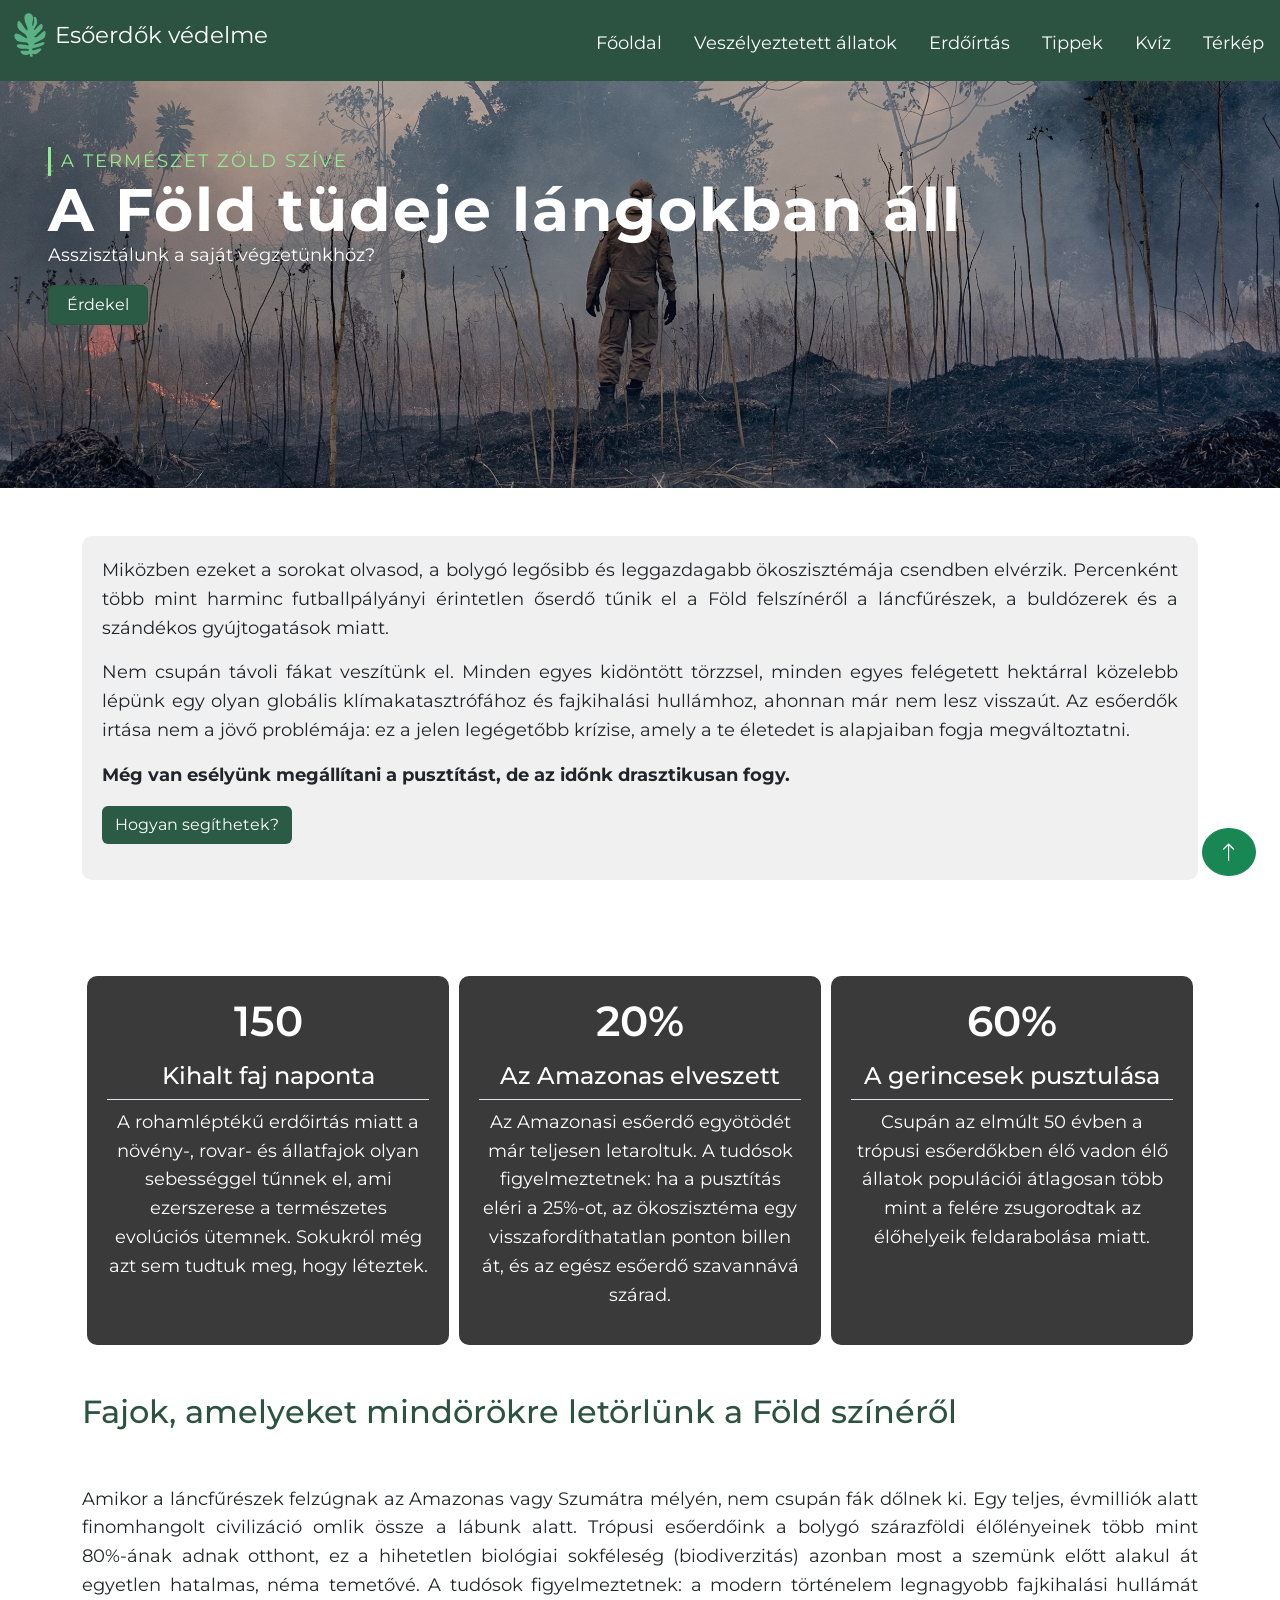
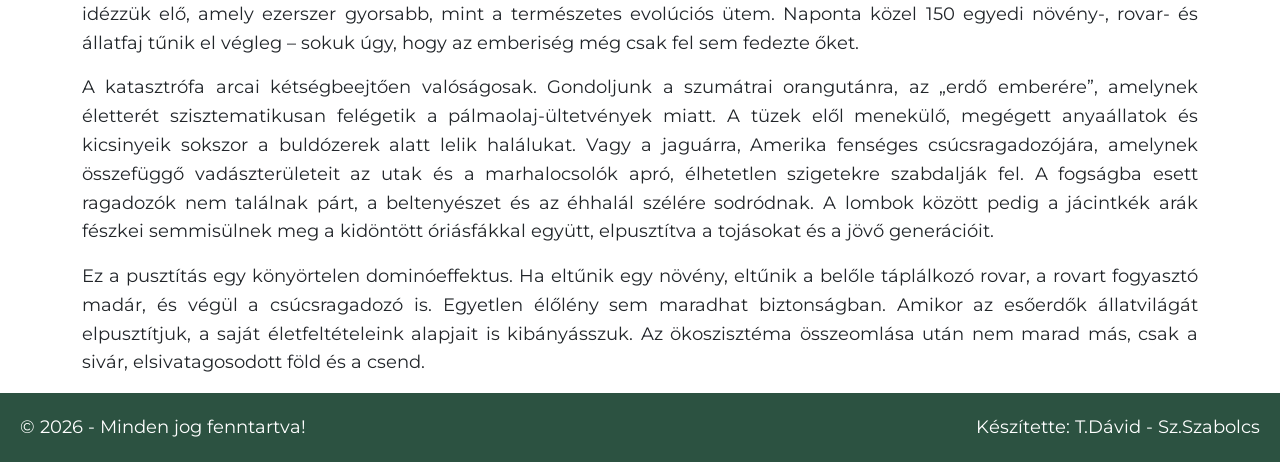
==== erdoirtas.html @ 82bab30c "Merge branch 'main' of https://github.com/tirhold-david/Esoerdok-vilaga" ====
<!DOCTYPE html>
<html lang="hu">

<head>
    <meta charset="UTF-8">
    <meta name="viewport" content="width=device-width, initial-scale=1.0">
    <title>Esőerdők Világa</title>
    <link href="https://cdn.jsdelivr.net/npm/bootstrap@5.3.8/dist/css/bootstrap.min.css" rel="stylesheet"
        integrity="sha384-sRIl4kxILFvY47J16cr9ZwB07vP4J8+LH7qKQnuqkuIAvNWLzeN8tE5YBujZqJLB" crossorigin="anonymous">
    <link rel="stylesheet" href="css/style.css">
    <link rel="stylesheet" href="css/mobile.css">
</head>

<body>
   <header id="top">
        <nav class="text-center">
            <div>
                <p class="mb-0"><img src="images/leaf.svg" alt="Esőerdők Védelme Logo" title="Esőerdők Védelme">
                    <span>Esőerdők
                        védelme</span>
                <div class="dropdown d-none">
                    <button class="btn btn-success dropdown-toggle" type="button" data-bs-toggle="dropdown"
                        aria-expanded="false">
                       Oldalaink
                    </button>
                    <ul class="dropdown-menu">
                        <li><a class="dropdown-item" href="index.html">Főoldal</a></li>
                        <li><a class="dropdown-item" href="fajok.html">Veszélyeztetett állatok</a></li>
                        <li><a class="dropdown-item" href="erdoirtas.html">Erdőírtás</a></li>
                        <li><a class="dropdown-item" href="tippek.html">Tippek</a></li>
                        <li><a class="dropdown-item" href="#">Kvíz</a></li>
                        <li><a class="dropdown-item" href="#">Térkép</a></li>
                    </ul>
                </div>
                </p>
            </div>
            <div>
                <ul>
                    <li><a href="index.html">Főoldal</a></li>
                    <li><a href="fajok.html">Veszélyeztetett állatok</a></li>
                    <li><a href="erdoirtas.html">Erdőírtás</a></li>
                    <li><a href="tippek.html">Tippek</a></li>
                    <li><a href="">Kvíz</a></li>
                    <li><a href="">Térkép</a></li>
                </ul>
            </div>

        </nav>
    </header>
    <main class="erdoirtas">
         <section>
            <div class="container-fluid">
                <div class="textDiv p-5">
                    <p class="sliderTitle">A természet zöld szíve</p>
                    <h1>A Föld tüdeje lángokban áll</h1>
                    <p class="sliderIntro">Asszisztálunk a saját végzetünkhöz?</p>
                    <p><button type="button" class="btn btn-success"><a href="#saveForestText">Érdekel</a></button></p>
                </div>
            </div>
        </section>
        <section class="container">
            <div class="hatter my-5">
                <p>Miközben ezeket a sorokat olvasod, a bolygó legősibb és leggazdagabb ökoszisztémája csendben elvérzik. Percenként több mint harminc futballpályányi érintetlen őserdő tűnik el a Föld felszínéről a láncfűrészek, a buldózerek és a szándékos gyújtogatások miatt.</p>
                <p>Nem csupán távoli fákat veszítünk el. Minden egyes kidöntött törzzsel, minden egyes felégetett hektárral közelebb lépünk egy olyan globális klímakatasztrófához és fajkihalási hullámhoz, ahonnan már nem lesz visszaút. Az esőerdők irtása nem a jövő problémája: ez a jelen legégetőbb krízise, amely a te életedet is alapjaiban fogja megváltoztatni.</p>
                <p><strong>Még van esélyünk megállítani a pusztítást, de az időnk drasztikusan fogy.</strong></p>
                <p><button type="button" class="btn"><a href="">Hogyan segíthetek?</a></button></p>
            </div>
        </section>
        <section class="container">
            <div class="d-flex text-center">
                <div class="hatter my-5">
                    <h3>150</h3>
                    <h4 class="border-bottom p-2">Kihalt faj naponta</h4>
                    <p>A rohamléptékű erdőirtás miatt a növény-, rovar- és állatfajok olyan sebességgel tűnnek el, ami ezerszerese a természetes evolúciós ütemnek. Sokukról még azt sem tudtuk meg, hogy léteztek.</p>
                </div>
                <div class="hatter my-5">
                    <h3>20%</h3>
                    <h4 class="border-bottom p-2">Az Amazonas elveszett</h4>
                    <p>Az Amazonasi esőerdő egyötödét már teljesen letaroltuk. A tudósok figyelmeztetnek: ha a pusztítás eléri a 25%-ot, az ökoszisztéma egy visszafordíthatatlan ponton billen át, és az egész esőerdő szavannává szárad.</p>
                </div>    
                <div class="hatter my-5">
                    <h3>60%</h3>
                    <h4 class="border-bottom p-2">A gerincesek pusztulása</h4>
                    <p>Csupán az elmúlt 50 évben a trópusi esőerdőkben élő vadon élő állatok populációi átlagosan több mint a felére zsugorodtak az élőhelyeik feldarabolása miatt.</p>
                </div>
            </div>
        </section>
        <section class="container">
            <h2>Fajok, amelyeket mindörökre letörlünk a Föld színéről</h2>
            <p><img src="" alt=""></p>
            <p>Amikor a láncfűrészek felzúgnak az Amazonas vagy Szumátra mélyén, nem csupán fák dőlnek ki. Egy teljes, évmilliók alatt finomhangolt civilizáció omlik össze a lábunk alatt. Trópusi esőerdőink a bolygó szárazföldi élőlényeinek több mint 80%-ának adnak otthont, ez a hihetetlen biológiai sokféleség (biodiverzitás) azonban most a szemünk előtt alakul át egyetlen hatalmas, néma temetővé. A tudósok figyelmeztetnek: a modern történelem legnagyobb fajkihalási hullámát idézzük elő, amely ezerszer gyorsabb, mint a természetes evolúciós ütem. Naponta közel 150 egyedi növény-, rovar- és állatfaj tűnik el végleg – sokuk úgy, hogy az emberiség még csak fel sem fedezte őket.</p>
            <p>A katasztrófa arcai kétségbeejtően valóságosak. Gondoljunk a szumátrai orangutánra, az „erdő emberére”, amelynek életterét szisztematikusan felégetik a pálmaolaj-ültetvények miatt. A tüzek elől menekülő, megégett anyaállatok és kicsinyeik sokszor a buldózerek alatt lelik halálukat. Vagy a jaguárra, Amerika fenséges csúcsragadozójára, amelynek összefüggő vadászterületeit az utak és a marhalocsolók apró, élhetetlen szigetekre szabdalják fel. A fogságba esett ragadozók nem találnak párt, a beltenyészet és az éhhalál szélére sodródnak. A lombok között pedig a jácintkék arák fészkei semmisülnek meg a kidöntött óriásfákkal együtt, elpusztítva a tojásokat és a jövő generációit.</p>
            <p>Ez a pusztítás egy könyörtelen dominóeffektus. Ha eltűnik egy növény, eltűnik a belőle táplálkozó rovar, a rovart fogyasztó madár, és végül a csúcsragadozó is. Egyetlen élőlény sem maradhat biztonságban. Amikor az esőerdők állatvilágát elpusztítjuk, a saját életfeltételeink alapjait is kibányásszuk. Az ökoszisztéma összeomlása után nem marad más, csak a sivár, elsivatagosodott föld és a csend.</p>
        </section>
    </main>
     <a href="#top" class="btn btn-success btn-lg rounded-circle position-fixed bottom-0 end-0 m-4 topPageBtn">
        <i class="bi bi-arrow-up"></i>
    </a>
    <footer>
        <div class="d-flex">
            <p>&copy; 2026 - Minden jog fenntartva!</p>
            <p>Készítette: T.Dávid - Sz.Szabolcs</p>
        </div>
    </footer>
    <script>

    </script>
</body>

</html>
---- css/style.css ----
@import url('https://fonts.googleapis.com/css2?family=Inter:ital,opsz,wght@0,14..32,100..900;1,14..32,100..900&family=Montserrat:ital,wght@0,100..900;1,100..900&display=swap');
@import url("https://cdn.jsdelivr.net/npm/bootstrap-icons@1.13.2/font/bootstrap-icons.min.css");

body {
    font-family: "Montserrat", sans-serif;
    font-weight: 400;
    font-size: 18px;
    line-height: 1.6;
}

header,
main section .container-fluid,
footer, button a {
    color: #fff;
}

body {
    text-align: justify;
}

header span {
    font-size: 23px;
}

header nav {
    top: 0;
    left: 0;
    position: fixed;
    width: 100%;
    height: 9%;
}

ul {
    list-style-type: none;
    margin: 0;
    padding: 0;
    overflow: hidden;
}

nav,
ul,
footer {
    background-color: #2c5241;
}

ul li {
    float: left;
}

ul li a {
    display: block;
    color: white;
    text-align: center;
    padding: 14px 16px;
    text-decoration: none;
}

ul li a:hover {
    text-decoration: underline;
    color: lightgreen;
}

nav {
    justify-content: space-between;
    text-align: center;
    align-items: center !important;
    display: flex;
}

nav img {
    width: 50px;
}

header p {
    align-items: center
}

nav,
header p {
    display: flex;
}

.container-fluid {
    background-image: url(../images/slider1.jpg);
    background-size: cover;
    width: 100%;
    margin: 0px;
    padding: 0px;
    object-fit: cover;
    height: 488px;
    background-repeat: no-repeat;
    background-attachment: fixed;
}

h1 {
    font-weight: bold;
    letter-spacing: 2px;
    line-height: 0.6;
    font-size: 60px;
}

.sliderTitle {
    color: lightgreen;
    border-left: 3px solid lightgreen;
    padding-left: 10px;
    text-transform: uppercase;
    letter-spacing: 2px;
}

.col-lg-5 p img {
    width: 90%;
    object-position: center;
    aspect-ratio: 1 / 1;
    object-fit: cover;
    border-radius: 10px;
}

.fajok .citromsarga {
    color: #ffd900;
}

.fajok .narancssarga {
    color: #ff9900;
}

.fajok .piros {
    color: #ca1a1a;
}

.fajok ul {
    background-color: #ffffff;
}

.container-fluid button {
    background-color: #2c5241;
    border: 1px solid #2c5241;
    width: 100px;
    padding: 7px;
}

.container-fluid button:hover {
    background-color: lightgreen;
    border: 1px solid lightgreen;
}

.sliderIntro {
    margin-top: 5px;
}

.textDiv {
    height: 100%;
    background-color: rgba(34, 34, 34, 0.6);
    display: flex;
    flex-direction: column;
    justify-content: center;
}

h2 {
    color: #2c5241;
}

body {
    overflow-x: hidden;
    overflow-y: scroll !important;
}

div.row {
    padding-bottom: 9px;
    border-bottom: 1px solid #ccc;
}

.greenSpan {
    color: #2c5241;
}

.tukanContainer {
    width: 250px;
    text-align: center;
    border-radius: 20px;
}

.tukanContainer img {
    height: 100%;
    width: 400px;
    border-radius: 20px;
}

.col-lg-6 p {
    font-size: 17px;
}

.fajok h2{
    font-weight: 600;
    font-size: 42px;
}

.hatter, .hatter ul{
    background-color: rgb(240, 240, 240);
    border-radius: 10px;
    padding: 20px;
}

.fajok .row:first-of-type{
    border: none;
}

.quizContainer {
    background-color: #2b5a45;
    color: #fff;
}

.quizContainer,
.quizContainer button,
.tukanContainer {
    box-shadow: 0 4px 8px 0 rgba(0, 0, 0, 0.2), 0 6px 20px 0 rgba(0, 0, 0, 0.19);
}

.quizContainer button {
    color: lightgreen;
    border: 1px solid lightgreen;
    border-radius: 20px;
}

.quizTitle {
    font-weight: bold;
    font-size: 20px;
}

footer .d-flex {
    display: flex;
    justify-content: space-between
}

nav div {
    margin-top: 5px;
    margin-left: 5px;
}

button a {
 text-decoration: none;   

}

footer div p {
    margin: 20px;
}

.fajok span a {
    color: #2b5a45;
    text-decoration: none;
    font-weight: 700;
}

.fajok span a:hover{
    color: #40916C ;
}

.erdoirtas .container-fluid {
    background-image: url(../images/erdo-irtas-slider.jpg);
    background-size: 100% auto;
    background-position: center 55%;
    background-attachment: scroll !important;
    height: 488px;
}

.erdoirtas .textDiv {
    background-color: rgba(34, 34, 34, 0.2);
}

.erdoirtas button:first-of-type{
    background-color: #2b5a45;
}

.erdoirtas .d-flex {
    justify-content: space-between;
}

.erdoirtas .d-flex div{
    width: 100%;
    margin: 5px;
    background-color: #3a3a3a;
    color: #ffff;
}

.erdoirtas .d-flex div h3{
    font-size: 42px;
    font-weight: 600;   
}
---- css/mobile.css ----
@media only screen and (max-width: 600px) {
    nav .dropdown {
        display: flex !important;
        justify-content: center;
    }

    .tukanContainer,
    .sliderTitle,
    header ul,  article .col-lg-5, .topPageBtn  {
        display: none;
    }

    .textDiv {
        height: 100%;
        background-color: rgba(34, 34, 34, 0.6);
        display: flex;
        flex-direction: column;
        align-items: center;
        justify-content: center;
        align-content: center;
        flex-wrap: nowrap;
    }

    h1 {
        font-weight: bold;
        font-size: 26px;
    }

    .sliderIntro {
        font-size: 16px;
    }

    .sliderIntro>p {
        margin-top: 0px;
        margin-bottom: 0px;
    }

    header .btn-success {
        width: 200px;
        border-radius: 25px;
    }

    header {
        height: 170px;
        background-color: #2c5241;
    }

    header nav {
        position: relative;
    }

    nav,
    header p {
        display: flex;
        flex-direction: column;
    }

    footer .d-flex {
        display: flex;
        justify-content: center;
        flex-direction: column;
        align-items: center;
    }
    .mobileImg {
        display: flex !important;
    }
}
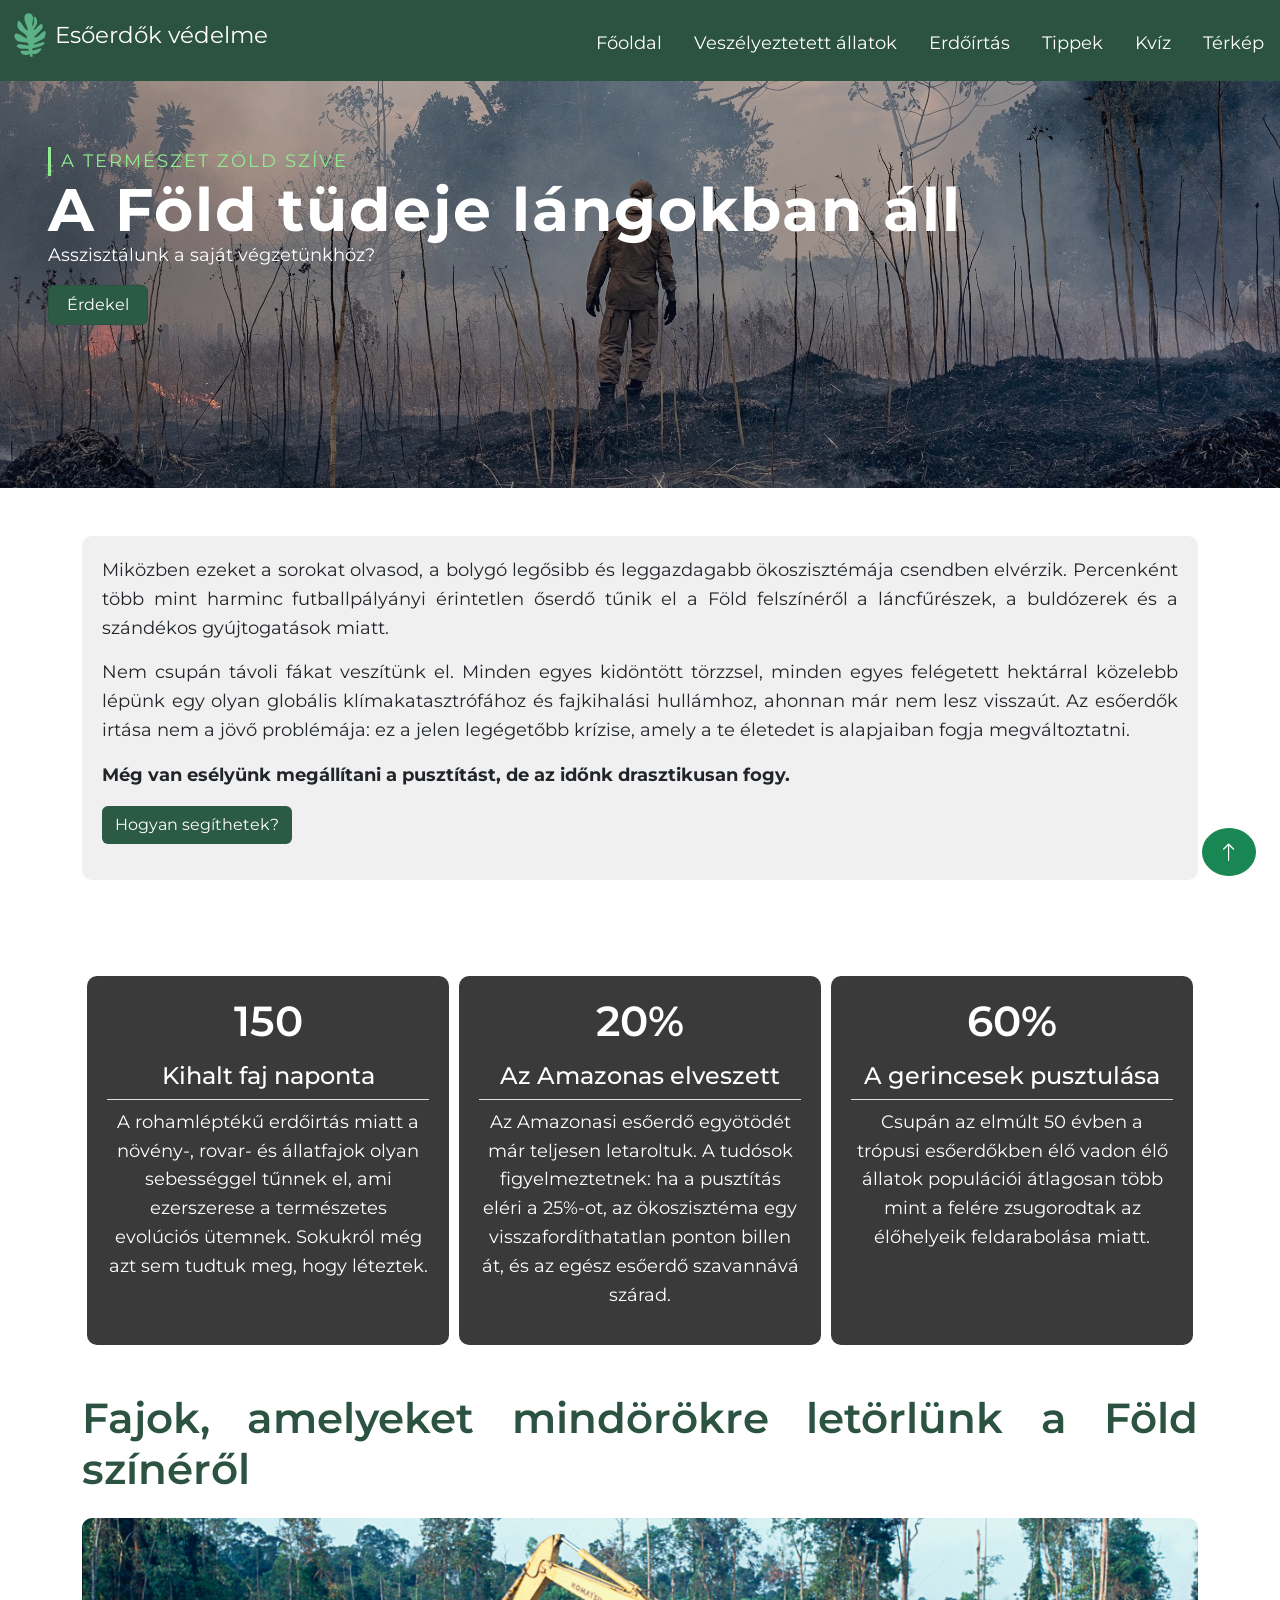
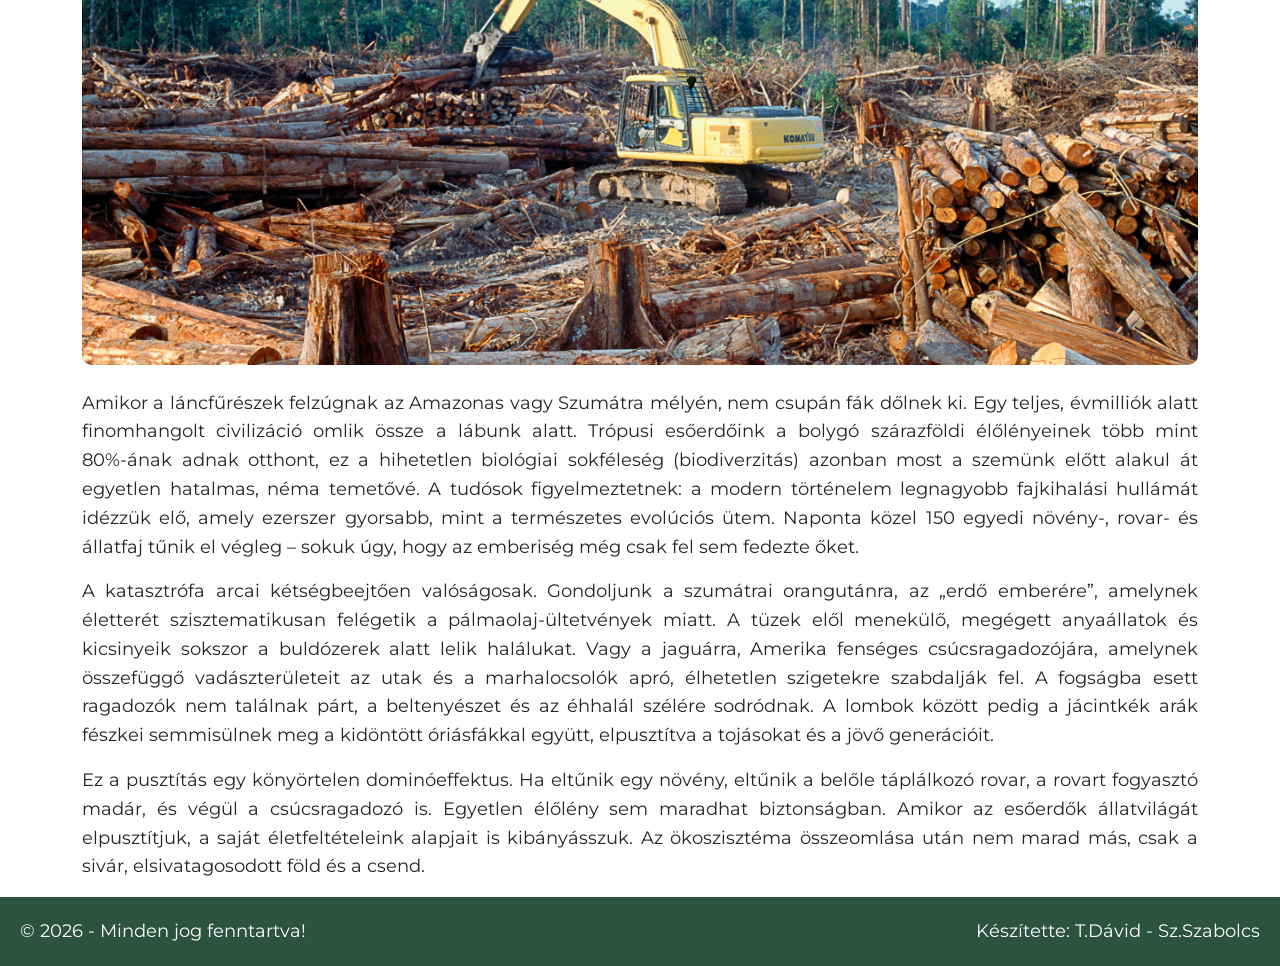
==== commit fcab2fdd: "erdoirtas sections" ====
--- a/erdoirtas.html
+++ b/erdoirtas.html
@@ -87,7 +87,7 @@
         </section>
         <section class="container">
             <h2>Fajok, amelyeket mindörökre letörlünk a Föld színéről</h2>
-            <p><img src="" alt=""></p>
+            <p class="markolo my-4"><img src="images/erdo-irtas-markolo.jpg" alt="erdo-irtas-markolo" title="erdo-irtas-markolo"></p>
             <p>Amikor a láncfűrészek felzúgnak az Amazonas vagy Szumátra mélyén, nem csupán fák dőlnek ki. Egy teljes, évmilliók alatt finomhangolt civilizáció omlik össze a lábunk alatt. Trópusi esőerdőink a bolygó szárazföldi élőlényeinek több mint 80%-ának adnak otthont, ez a hihetetlen biológiai sokféleség (biodiverzitás) azonban most a szemünk előtt alakul át egyetlen hatalmas, néma temetővé. A tudósok figyelmeztetnek: a modern történelem legnagyobb fajkihalási hullámát idézzük elő, amely ezerszer gyorsabb, mint a természetes evolúciós ütem. Naponta közel 150 egyedi növény-, rovar- és állatfaj tűnik el végleg – sokuk úgy, hogy az emberiség még csak fel sem fedezte őket.</p>
             <p>A katasztrófa arcai kétségbeejtően valóságosak. Gondoljunk a szumátrai orangutánra, az „erdő emberére”, amelynek életterét szisztematikusan felégetik a pálmaolaj-ültetvények miatt. A tüzek elől menekülő, megégett anyaállatok és kicsinyeik sokszor a buldózerek alatt lelik halálukat. Vagy a jaguárra, Amerika fenséges csúcsragadozójára, amelynek összefüggő vadászterületeit az utak és a marhalocsolók apró, élhetetlen szigetekre szabdalják fel. A fogságba esett ragadozók nem találnak párt, a beltenyészet és az éhhalál szélére sodródnak. A lombok között pedig a jácintkék arák fészkei semmisülnek meg a kidöntött óriásfákkal együtt, elpusztítva a tojásokat és a jövő generációit.</p>
             <p>Ez a pusztítás egy könyörtelen dominóeffektus. Ha eltűnik egy növény, eltűnik a belőle táplálkozó rovar, a rovart fogyasztó madár, és végül a csúcsragadozó is. Egyetlen élőlény sem maradhat biztonságban. Amikor az esőerdők állatvilágát elpusztítjuk, a saját életfeltételeink alapjait is kibányásszuk. Az ökoszisztéma összeomlása után nem marad más, csak a sivár, elsivatagosodott föld és a csend.</p>
--- a/css/style.css
+++ b/css/style.css
@@ -189,7 +189,7 @@
     font-size: 17px;
 }
 
-.fajok h2{
+.fajok h2, .erdoirtas h2{
     font-weight: 600;
     font-size: 42px;
 }
@@ -285,4 +285,11 @@
 .erdoirtas .d-flex div h3{
     font-size: 42px;
     font-weight: 600;   
+}
+.markolo img{
+    display: block;
+    width: 100%;
+    aspect-ratio: 5/2;
+    object-fit: cover;
+    border-radius: 10px;
 }
--- a/css/mobile.css
+++ b/css/mobile.css
@@ -64,4 +64,16 @@
     .mobileImg {
         display: flex !important;
     }
+
+    .erdoirtas .container-fluid {
+       height: auto;
+    }
+    .hatterContainer {
+        display: flex !important;
+        flex-direction: column;
+    }
+    .hatter.my-5 {
+    margin-top: 0rem !important;
+    margin-bottom: 2rem !important;
+}
 }
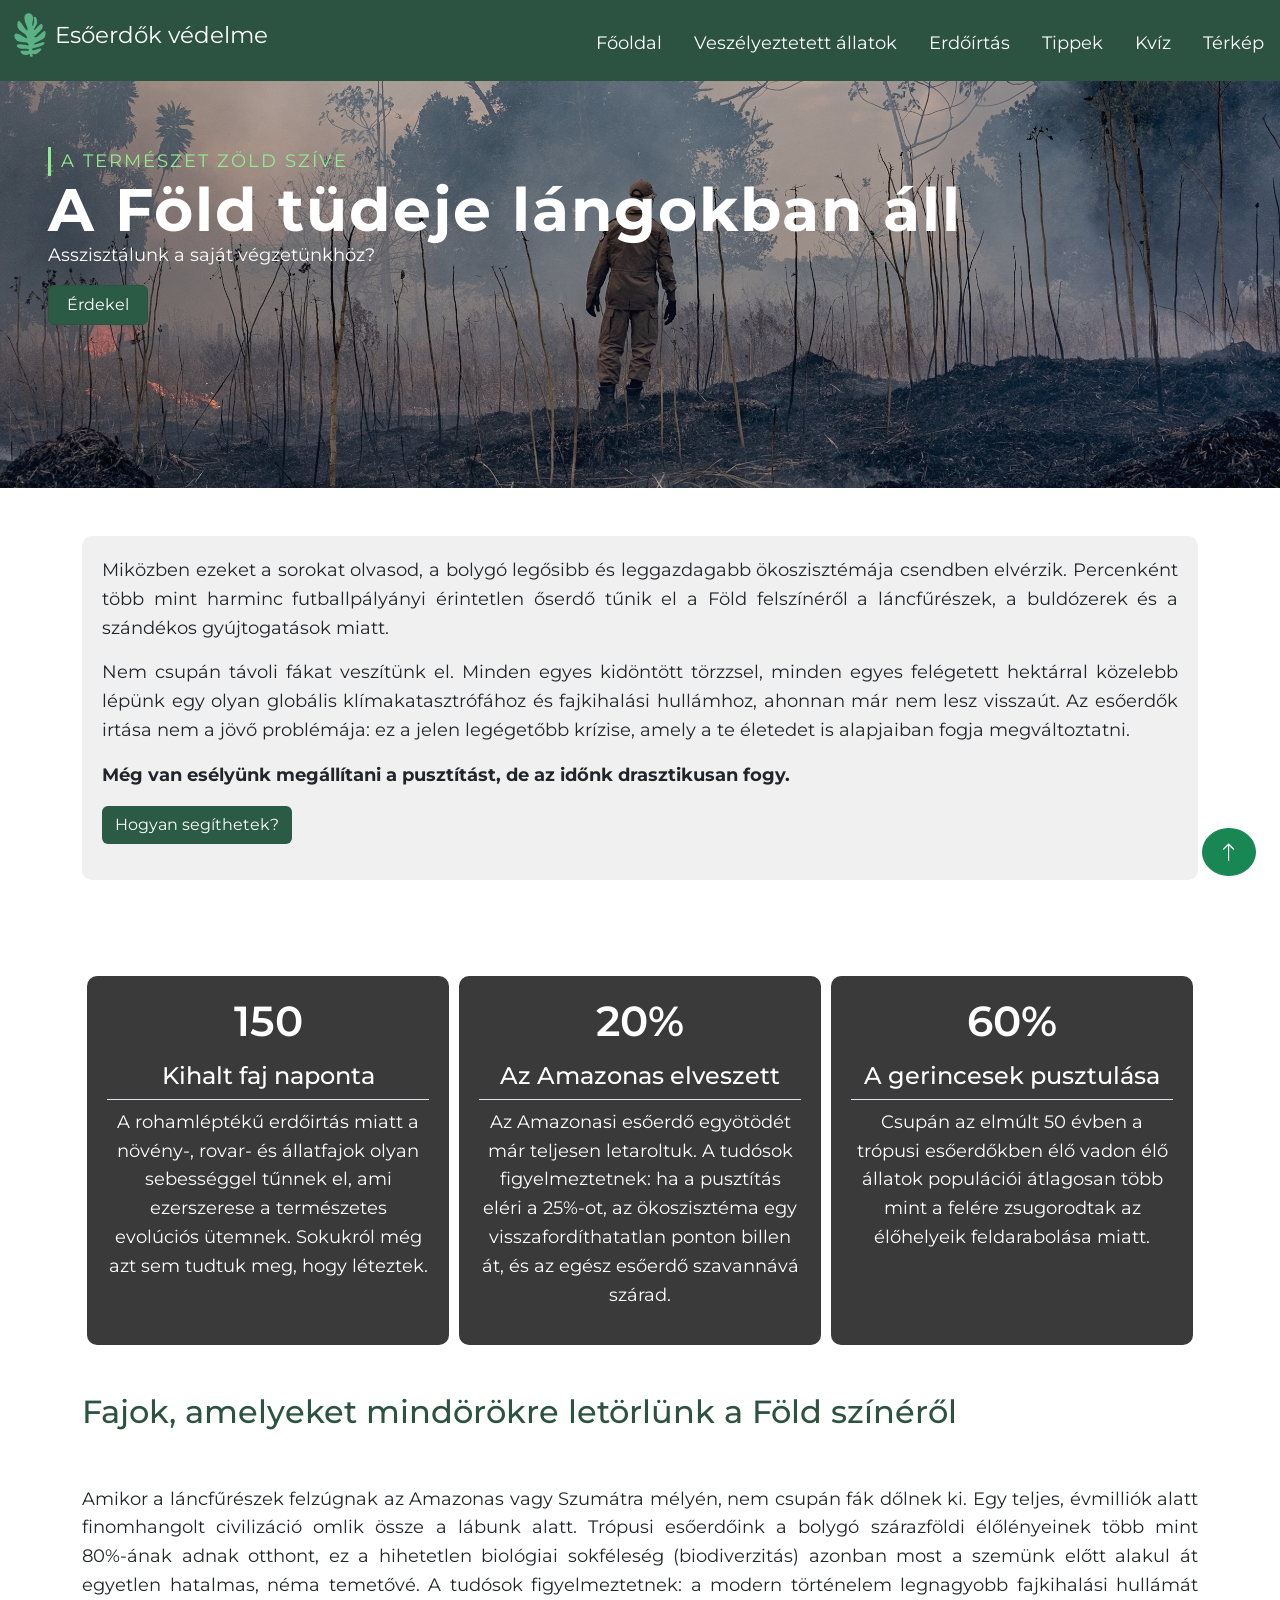
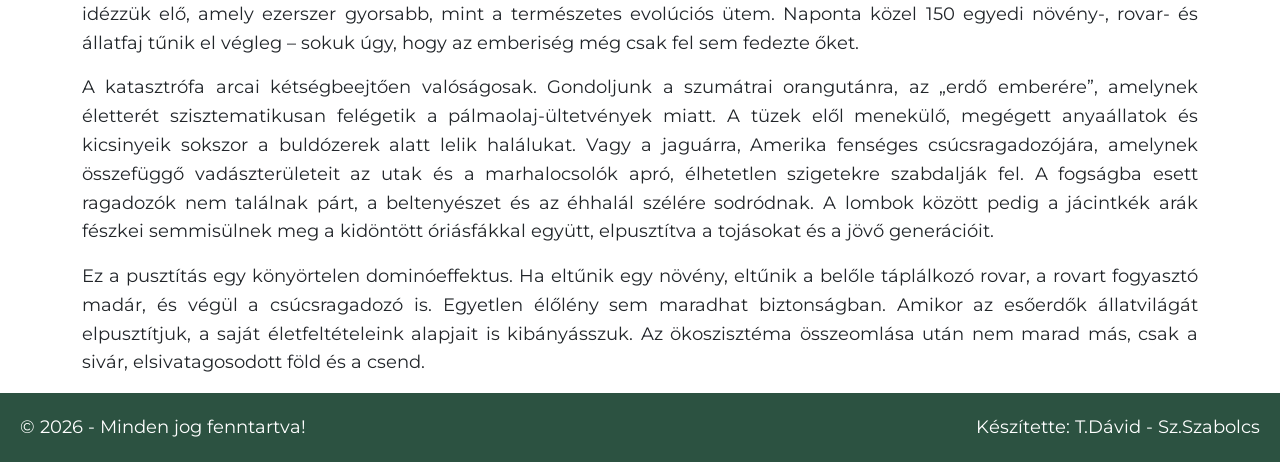
==== commit 55da4c93: "Oldal linkelések térkép oldal alap Alap térkép oldal elkészítése, oldalak linkelése." ====
--- a/erdoirtas.html
+++ b/erdoirtas.html
@@ -29,7 +29,7 @@
                         <li><a class="dropdown-item" href="erdoirtas.html">Erdőírtás</a></li>
                         <li><a class="dropdown-item" href="tippek.html">Tippek</a></li>
                         <li><a class="dropdown-item" href="#">Kvíz</a></li>
-                        <li><a class="dropdown-item" href="#">Térkép</a></li>
+                        <li><a class="dropdown-item" href="terkep.html">Térkép</a></li>
                     </ul>
                 </div>
                 </p>
@@ -41,7 +41,7 @@
                     <li><a href="erdoirtas.html">Erdőírtás</a></li>
                     <li><a href="tippek.html">Tippek</a></li>
                     <li><a href="">Kvíz</a></li>
-                    <li><a href="">Térkép</a></li>
+                    <li><a href="terkep.html">Térkép</a></li>
                 </ul>
             </div>
 
@@ -63,11 +63,11 @@
                 <p>Miközben ezeket a sorokat olvasod, a bolygó legősibb és leggazdagabb ökoszisztémája csendben elvérzik. Percenként több mint harminc futballpályányi érintetlen őserdő tűnik el a Föld felszínéről a láncfűrészek, a buldózerek és a szándékos gyújtogatások miatt.</p>
                 <p>Nem csupán távoli fákat veszítünk el. Minden egyes kidöntött törzzsel, minden egyes felégetett hektárral közelebb lépünk egy olyan globális klímakatasztrófához és fajkihalási hullámhoz, ahonnan már nem lesz visszaút. Az esőerdők irtása nem a jövő problémája: ez a jelen legégetőbb krízise, amely a te életedet is alapjaiban fogja megváltoztatni.</p>
                 <p><strong>Még van esélyünk megállítani a pusztítást, de az időnk drasztikusan fogy.</strong></p>
-                <p><button type="button" class="btn"><a href="">Hogyan segíthetek?</a></button></p>
+                <p><button type="button" class="btn"><a href="tippek.html">Hogyan segíthetek?</a></button></p>
             </div>
         </section>
         <section class="container">
-            <div class="d-flex text-center">
+            <div class="d-flex text-center hatterContainer">
                 <div class="hatter my-5">
                     <h3>150</h3>
                     <h4 class="border-bottom p-2">Kihalt faj naponta</h4>
@@ -87,7 +87,7 @@
         </section>
         <section class="container">
             <h2>Fajok, amelyeket mindörökre letörlünk a Föld színéről</h2>
-            <p class="markolo my-4"><img src="images/erdo-irtas-markolo.jpg" alt="erdo-irtas-markolo" title="erdo-irtas-markolo"></p>
+            <p><img src="" alt=""></p>
             <p>Amikor a láncfűrészek felzúgnak az Amazonas vagy Szumátra mélyén, nem csupán fák dőlnek ki. Egy teljes, évmilliók alatt finomhangolt civilizáció omlik össze a lábunk alatt. Trópusi esőerdőink a bolygó szárazföldi élőlényeinek több mint 80%-ának adnak otthont, ez a hihetetlen biológiai sokféleség (biodiverzitás) azonban most a szemünk előtt alakul át egyetlen hatalmas, néma temetővé. A tudósok figyelmeztetnek: a modern történelem legnagyobb fajkihalási hullámát idézzük elő, amely ezerszer gyorsabb, mint a természetes evolúciós ütem. Naponta közel 150 egyedi növény-, rovar- és állatfaj tűnik el végleg – sokuk úgy, hogy az emberiség még csak fel sem fedezte őket.</p>
             <p>A katasztrófa arcai kétségbeejtően valóságosak. Gondoljunk a szumátrai orangutánra, az „erdő emberére”, amelynek életterét szisztematikusan felégetik a pálmaolaj-ültetvények miatt. A tüzek elől menekülő, megégett anyaállatok és kicsinyeik sokszor a buldózerek alatt lelik halálukat. Vagy a jaguárra, Amerika fenséges csúcsragadozójára, amelynek összefüggő vadászterületeit az utak és a marhalocsolók apró, élhetetlen szigetekre szabdalják fel. A fogságba esett ragadozók nem találnak párt, a beltenyészet és az éhhalál szélére sodródnak. A lombok között pedig a jácintkék arák fészkei semmisülnek meg a kidöntött óriásfákkal együtt, elpusztítva a tojásokat és a jövő generációit.</p>
             <p>Ez a pusztítás egy könyörtelen dominóeffektus. Ha eltűnik egy növény, eltűnik a belőle táplálkozó rovar, a rovart fogyasztó madár, és végül a csúcsragadozó is. Egyetlen élőlény sem maradhat biztonságban. Amikor az esőerdők állatvilágát elpusztítjuk, a saját életfeltételeink alapjait is kibányásszuk. Az ökoszisztéma összeomlása után nem marad más, csak a sivár, elsivatagosodott föld és a csend.</p>
--- a/css/style.css
+++ b/css/style.css
@@ -131,6 +131,17 @@
     background-color: #ffffff;
 }
 
+.mapContainer {
+    display: contents;
+}
+
+.mapContainer iframe {
+    width: 500px !important;
+    height: 300px !important;
+    box-shadow: 5px 5px 15px 0px rgba(0, 0, 0, 0.20);
+border-radius: 8px;
+}
+
 .container-fluid button {
     background-color: #2c5241;
     border: 1px solid #2c5241;
@@ -189,7 +200,7 @@
     font-size: 17px;
 }
 
-.fajok h2, .erdoirtas h2{
+.fajok h2{
     font-weight: 600;
     font-size: 42px;
 }
@@ -285,11 +296,4 @@
 .erdoirtas .d-flex div h3{
     font-size: 42px;
     font-weight: 600;   
-}
-.markolo img{
-    display: block;
-    width: 100%;
-    aspect-ratio: 5/2;
-    object-fit: cover;
-    border-radius: 10px;
 }
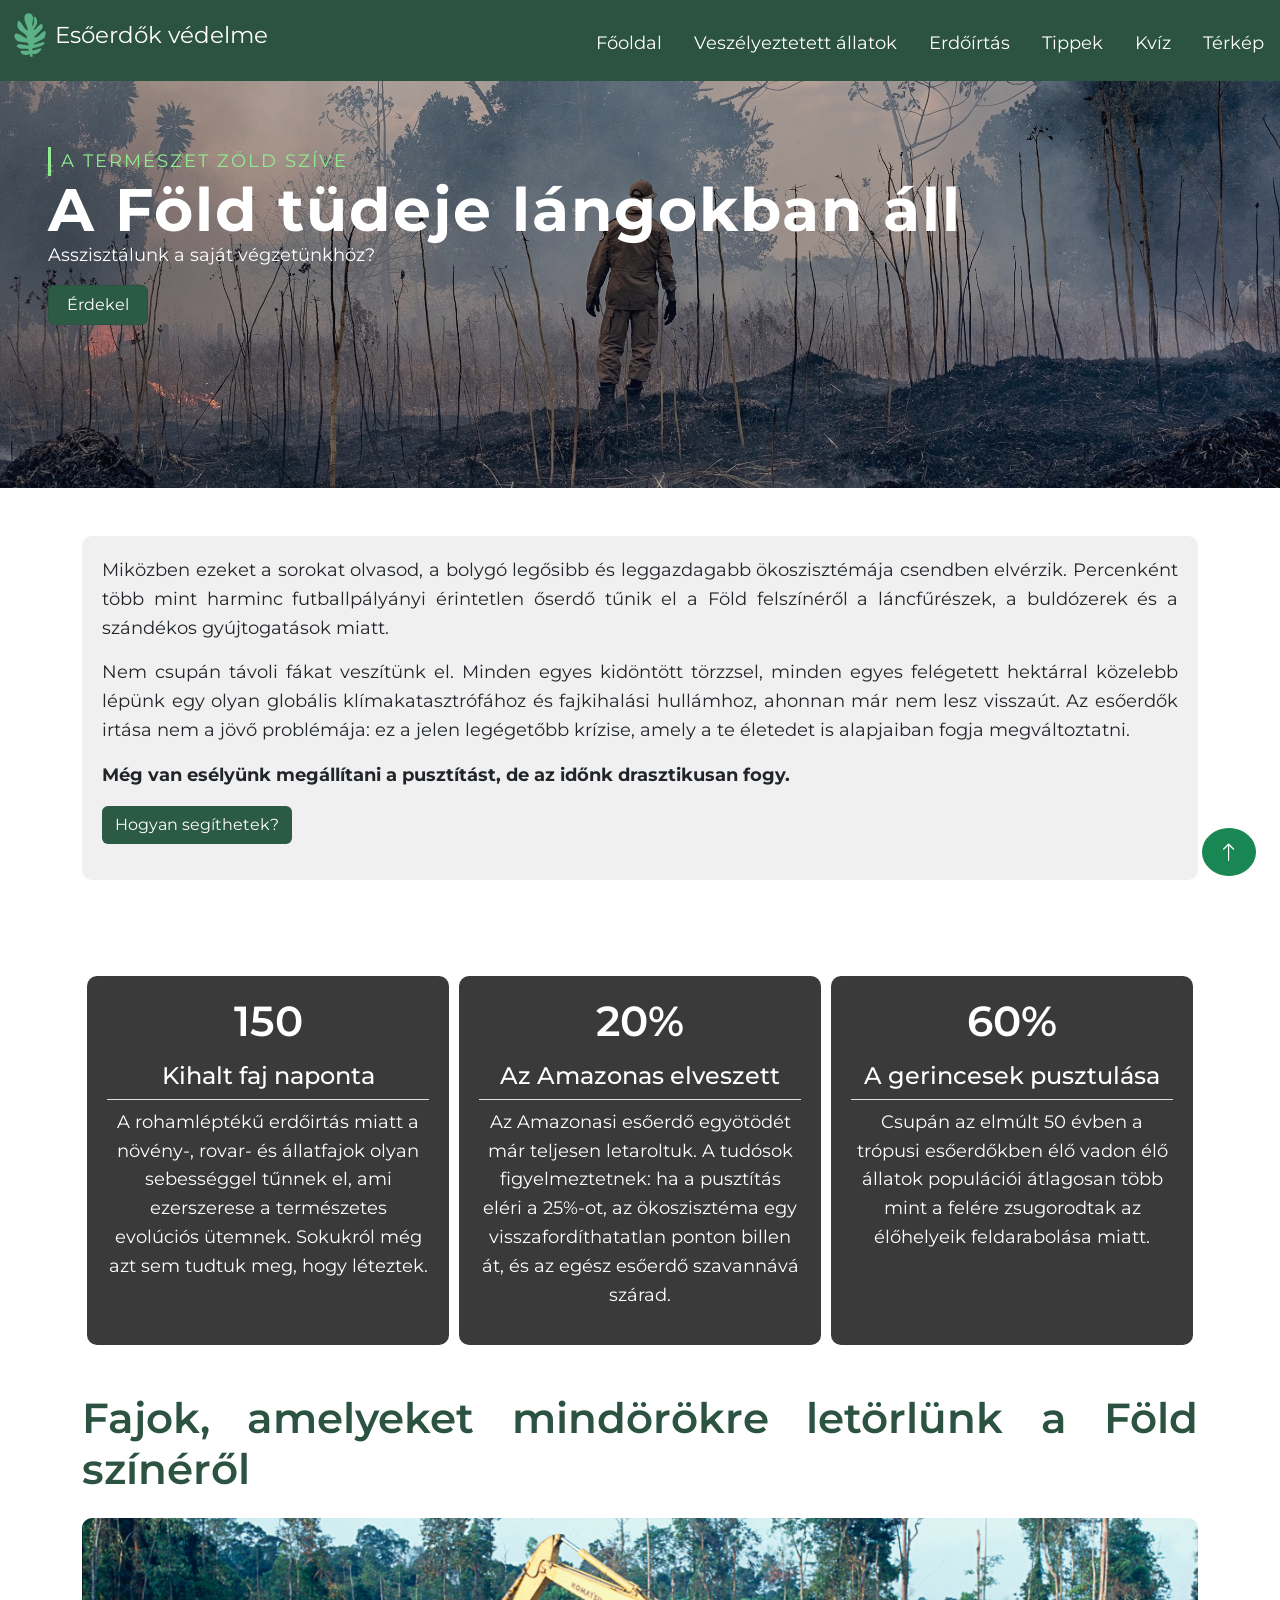
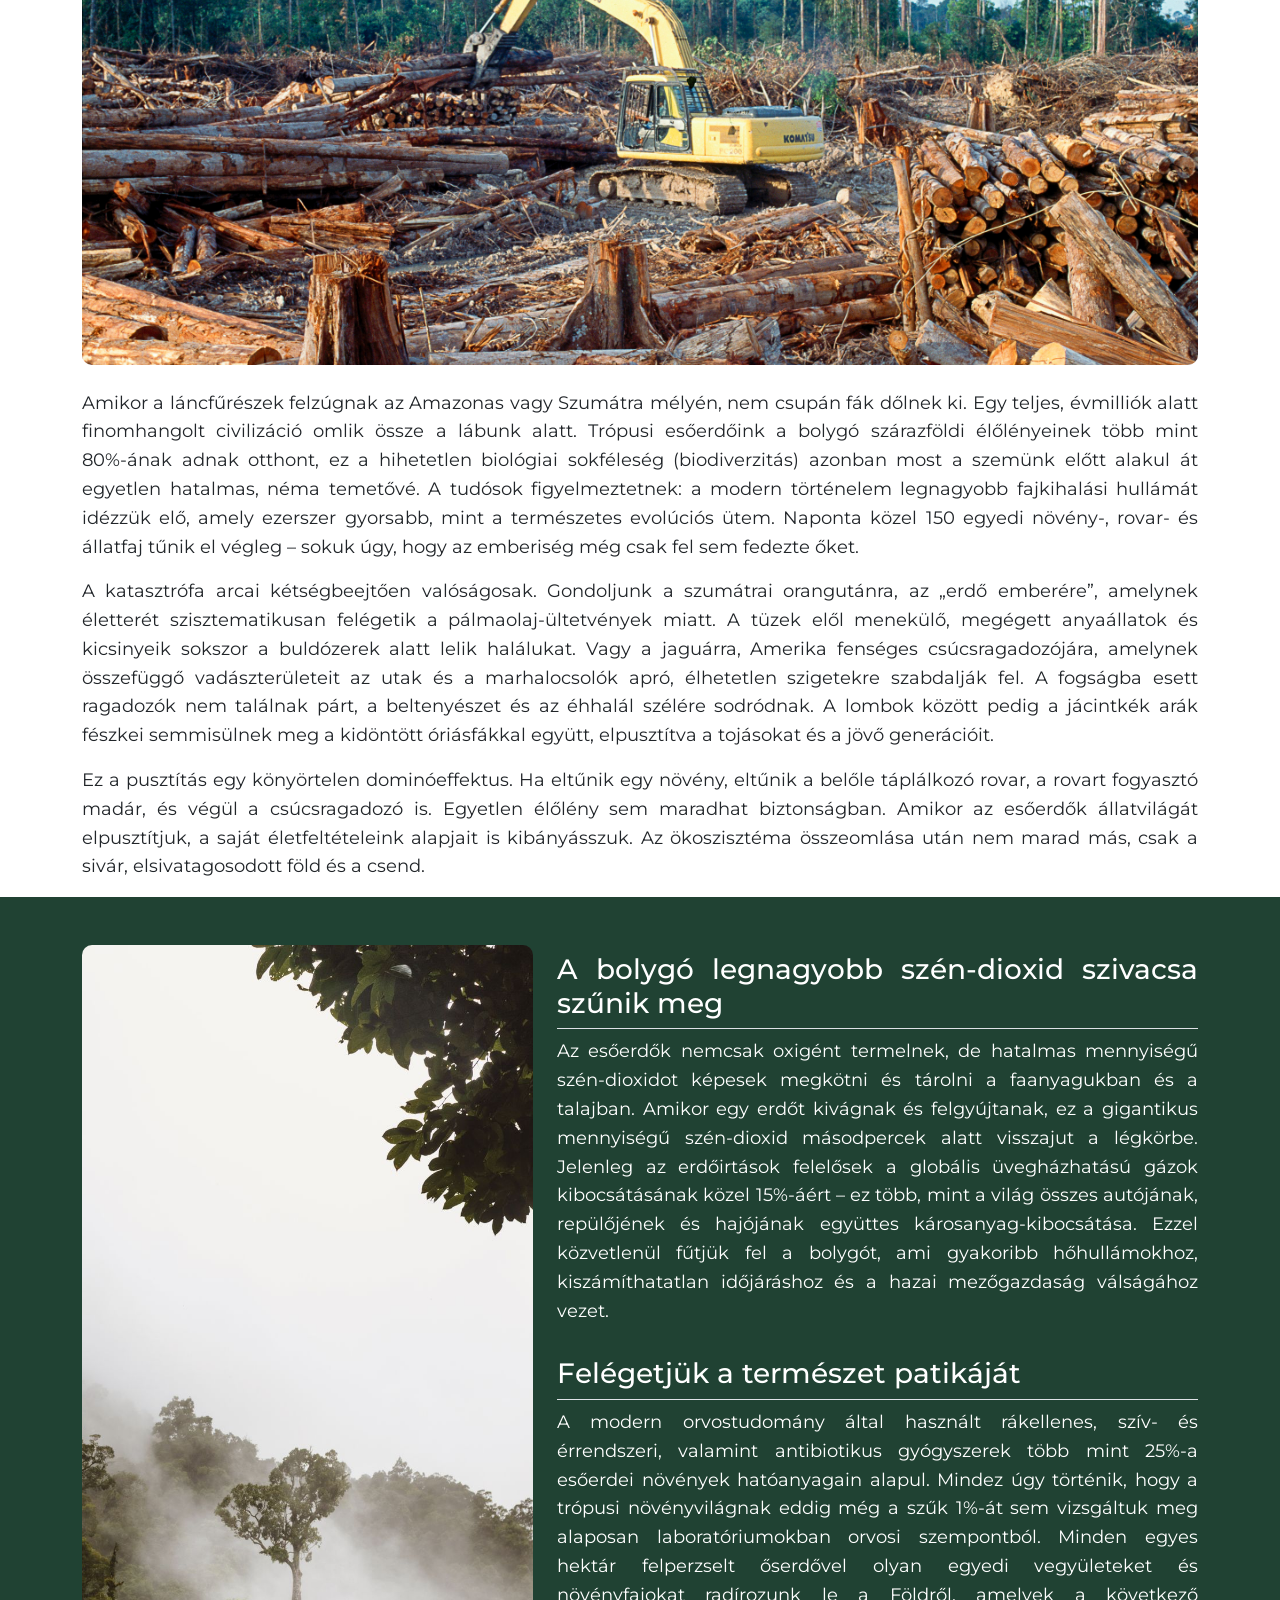
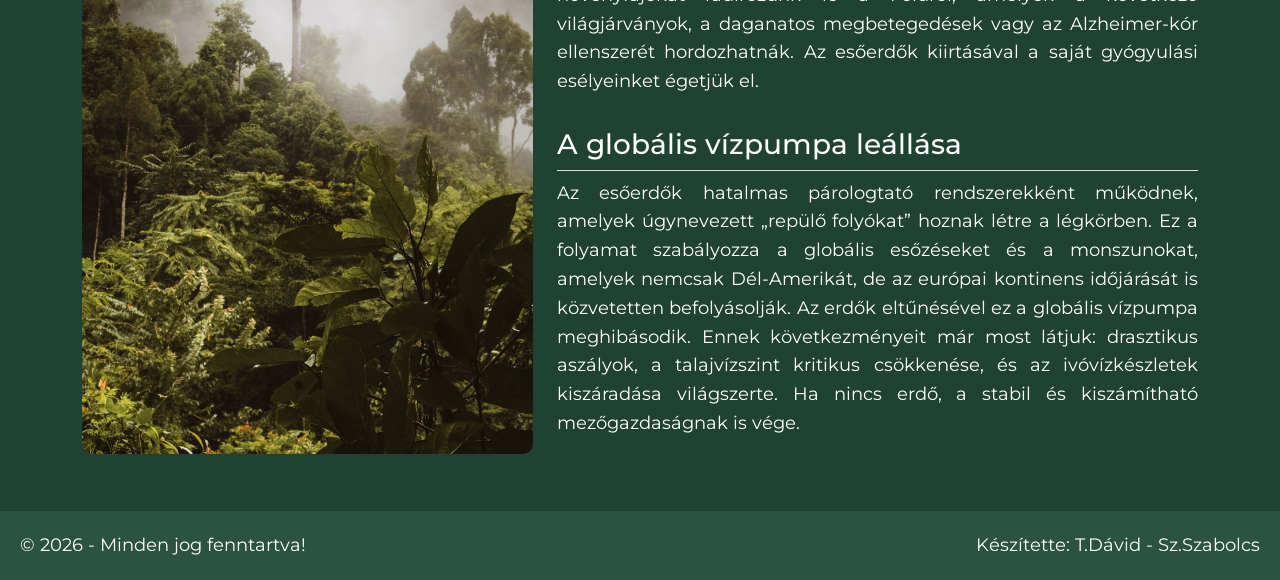
==== commit 40513ed0: "erdoirtas oldal" ====
--- a/erdoirtas.html
+++ b/erdoirtas.html
@@ -29,7 +29,7 @@
                         <li><a class="dropdown-item" href="erdoirtas.html">Erdőírtás</a></li>
                         <li><a class="dropdown-item" href="tippek.html">Tippek</a></li>
                         <li><a class="dropdown-item" href="#">Kvíz</a></li>
-                        <li><a class="dropdown-item" href="terkep.html">Térkép</a></li>
+                        <li><a class="dropdown-item" href="#">Térkép</a></li>
                     </ul>
                 </div>
                 </p>
@@ -41,7 +41,7 @@
                     <li><a href="erdoirtas.html">Erdőírtás</a></li>
                     <li><a href="tippek.html">Tippek</a></li>
                     <li><a href="">Kvíz</a></li>
-                    <li><a href="terkep.html">Térkép</a></li>
+                    <li><a href="">Térkép</a></li>
                 </ul>
             </div>
 
@@ -63,11 +63,11 @@
                 <p>Miközben ezeket a sorokat olvasod, a bolygó legősibb és leggazdagabb ökoszisztémája csendben elvérzik. Percenként több mint harminc futballpályányi érintetlen őserdő tűnik el a Föld felszínéről a láncfűrészek, a buldózerek és a szándékos gyújtogatások miatt.</p>
                 <p>Nem csupán távoli fákat veszítünk el. Minden egyes kidöntött törzzsel, minden egyes felégetett hektárral közelebb lépünk egy olyan globális klímakatasztrófához és fajkihalási hullámhoz, ahonnan már nem lesz visszaút. Az esőerdők irtása nem a jövő problémája: ez a jelen legégetőbb krízise, amely a te életedet is alapjaiban fogja megváltoztatni.</p>
                 <p><strong>Még van esélyünk megállítani a pusztítást, de az időnk drasztikusan fogy.</strong></p>
-                <p><button type="button" class="btn"><a href="tippek.html">Hogyan segíthetek?</a></button></p>
+                <p><button type="button" class="btn"><a href="">Hogyan segíthetek?</a></button></p>
             </div>
         </section>
         <section class="container">
-            <div class="d-flex text-center hatterContainer">
+            <div class="d-flex text-center">
                 <div class="hatter my-5">
                     <h3>150</h3>
                     <h4 class="border-bottom p-2">Kihalt faj naponta</h4>
@@ -87,10 +87,33 @@
         </section>
         <section class="container">
             <h2>Fajok, amelyeket mindörökre letörlünk a Föld színéről</h2>
-            <p><img src="" alt=""></p>
+            <p class="markolo my-4"><img src="images/erdo-irtas-markolo.jpg" alt="erdo-irtas-markolo" title="erdo-irtas-markolo"></p>
             <p>Amikor a láncfűrészek felzúgnak az Amazonas vagy Szumátra mélyén, nem csupán fák dőlnek ki. Egy teljes, évmilliók alatt finomhangolt civilizáció omlik össze a lábunk alatt. Trópusi esőerdőink a bolygó szárazföldi élőlényeinek több mint 80%-ának adnak otthont, ez a hihetetlen biológiai sokféleség (biodiverzitás) azonban most a szemünk előtt alakul át egyetlen hatalmas, néma temetővé. A tudósok figyelmeztetnek: a modern történelem legnagyobb fajkihalási hullámát idézzük elő, amely ezerszer gyorsabb, mint a természetes evolúciós ütem. Naponta közel 150 egyedi növény-, rovar- és állatfaj tűnik el végleg – sokuk úgy, hogy az emberiség még csak fel sem fedezte őket.</p>
             <p>A katasztrófa arcai kétségbeejtően valóságosak. Gondoljunk a szumátrai orangutánra, az „erdő emberére”, amelynek életterét szisztematikusan felégetik a pálmaolaj-ültetvények miatt. A tüzek elől menekülő, megégett anyaállatok és kicsinyeik sokszor a buldózerek alatt lelik halálukat. Vagy a jaguárra, Amerika fenséges csúcsragadozójára, amelynek összefüggő vadászterületeit az utak és a marhalocsolók apró, élhetetlen szigetekre szabdalják fel. A fogságba esett ragadozók nem találnak párt, a beltenyészet és az éhhalál szélére sodródnak. A lombok között pedig a jácintkék arák fészkei semmisülnek meg a kidöntött óriásfákkal együtt, elpusztítva a tojásokat és a jövő generációit.</p>
             <p>Ez a pusztítás egy könyörtelen dominóeffektus. Ha eltűnik egy növény, eltűnik a belőle táplálkozó rovar, a rovart fogyasztó madár, és végül a csúcsragadozó is. Egyetlen élőlény sem maradhat biztonságban. Amikor az esőerdők állatvilágát elpusztítjuk, a saját életfeltételeink alapjait is kibányásszuk. Az ökoszisztéma összeomlása után nem marad más, csak a sivár, elsivatagosodott föld és a csend.</p>
+        </section>
+        <section class="zoldhatter">
+            <div class="container py-5">
+                <div class="row">
+                    <div class="col-lg-5">
+                        <img src="../images/esoerdo.jpg" alt="esoerdo" title="esoerdo" class="img-fluid">
+                    </div>
+                    <div class="col-lg-7">
+                        <div>
+                            <h3 class="border-bottom py-2">A bolygó legnagyobb szén-dioxid szivacsa szűnik meg</h3>
+                            <p class="mb-4">Az esőerdők nemcsak oxigént termelnek, de hatalmas mennyiségű szén-dioxidot képesek megkötni és tárolni a faanyagukban és a talajban. Amikor egy erdőt kivágnak és felgyújtanak, ez a gigantikus mennyiségű szén-dioxid másodpercek alatt visszajut a légkörbe. Jelenleg az erdőirtások felelősek a globális üvegházhatású gázok kibocsátásának közel 15%-áért – ez több, mint a világ összes autójának, repülőjének és hajójának együttes károsanyag-kibocsátása. Ezzel közvetlenül fűtjük fel a bolygót, ami gyakoribb hőhullámokhoz, kiszámíthatatlan időjáráshoz és a hazai mezőgazdaság válságához vezet.</p>
+                        </div>
+                        <div>
+                            <h3 class="border-bottom py-2">Felégetjük a természet patikáját</h3>
+                            <p class="mb-4"> A modern orvostudomány által használt rákellenes, szív- és érrendszeri, valamint antibiotikus gyógyszerek több mint 25%-a esőerdei növények hatóanyagain alapul. Mindez úgy történik, hogy a trópusi növényvilágnak eddig még a szűk 1%-át sem vizsgáltuk meg alaposan laboratóriumokban orvosi szempontból. Minden egyes hektár felperzselt őserdővel olyan egyedi vegyületeket és növényfajokat radírozunk le a Földről, amelyek a következő világjárványok, a daganatos megbetegedések vagy az Alzheimer-kór ellenszerét hordozhatnák. Az esőerdők kiirtásával a saját gyógyulási esélyeinket égetjük el.</p>
+                        </div>
+                        <div>
+                            <h3 class="border-bottom py-2">A globális vízpumpa leállása</h3>
+                            <p>Az esőerdők hatalmas párologtató rendszerekként működnek, amelyek úgynevezett „repülő folyókat” hoznak létre a légkörben. Ez a folyamat szabályozza a globális esőzéseket és a monszunokat, amelyek nemcsak Dél-Amerikát, de az európai kontinens időjárását is közvetetten befolyásolják. Az erdők eltűnésével ez a globális vízpumpa meghibásodik. Ennek következményeit már most látjuk: drasztikus aszályok, a talajvízszint kritikus csökkenése, és az ivóvízkészletek kiszáradása világszerte. Ha nincs erdő, a stabil és kiszámítható mezőgazdaságnak is vége.</p>
+                        </div>
+                    </div>
+                </div>
+            </div>
         </section>
     </main>
      <a href="#top" class="btn btn-success btn-lg rounded-circle position-fixed bottom-0 end-0 m-4 topPageBtn">
--- a/css/style.css
+++ b/css/style.css
@@ -131,17 +131,6 @@
     background-color: #ffffff;
 }
 
-.mapContainer {
-    display: contents;
-}
-
-.mapContainer iframe {
-    width: 500px !important;
-    height: 300px !important;
-    box-shadow: 5px 5px 15px 0px rgba(0, 0, 0, 0.20);
-border-radius: 8px;
-}
-
 .container-fluid button {
     background-color: #2c5241;
     border: 1px solid #2c5241;
@@ -200,7 +189,7 @@
     font-size: 17px;
 }
 
-.fajok h2{
+.fajok h2, .erdoirtas h2{
     font-weight: 600;
     font-size: 42px;
 }
@@ -296,4 +285,28 @@
 .erdoirtas .d-flex div h3{
     font-size: 42px;
     font-weight: 600;   
+}
+.markolo img{
+    display: block;
+    width: 100%;
+    aspect-ratio: 5/2;
+    object-fit: cover;
+    border-radius: 10px;
+}
+
+.zoldhatter{
+    background-color: #204233;
+    color: #ffffff;
+}
+
+.zoldhatter .row{
+    border: none;
+}
+
+.zoldhatter .row img{
+    height: 100%;
+    width: 100%;
+    object-fit: cover;
+    object-position: center;
+    border-radius: 10px;
 }
